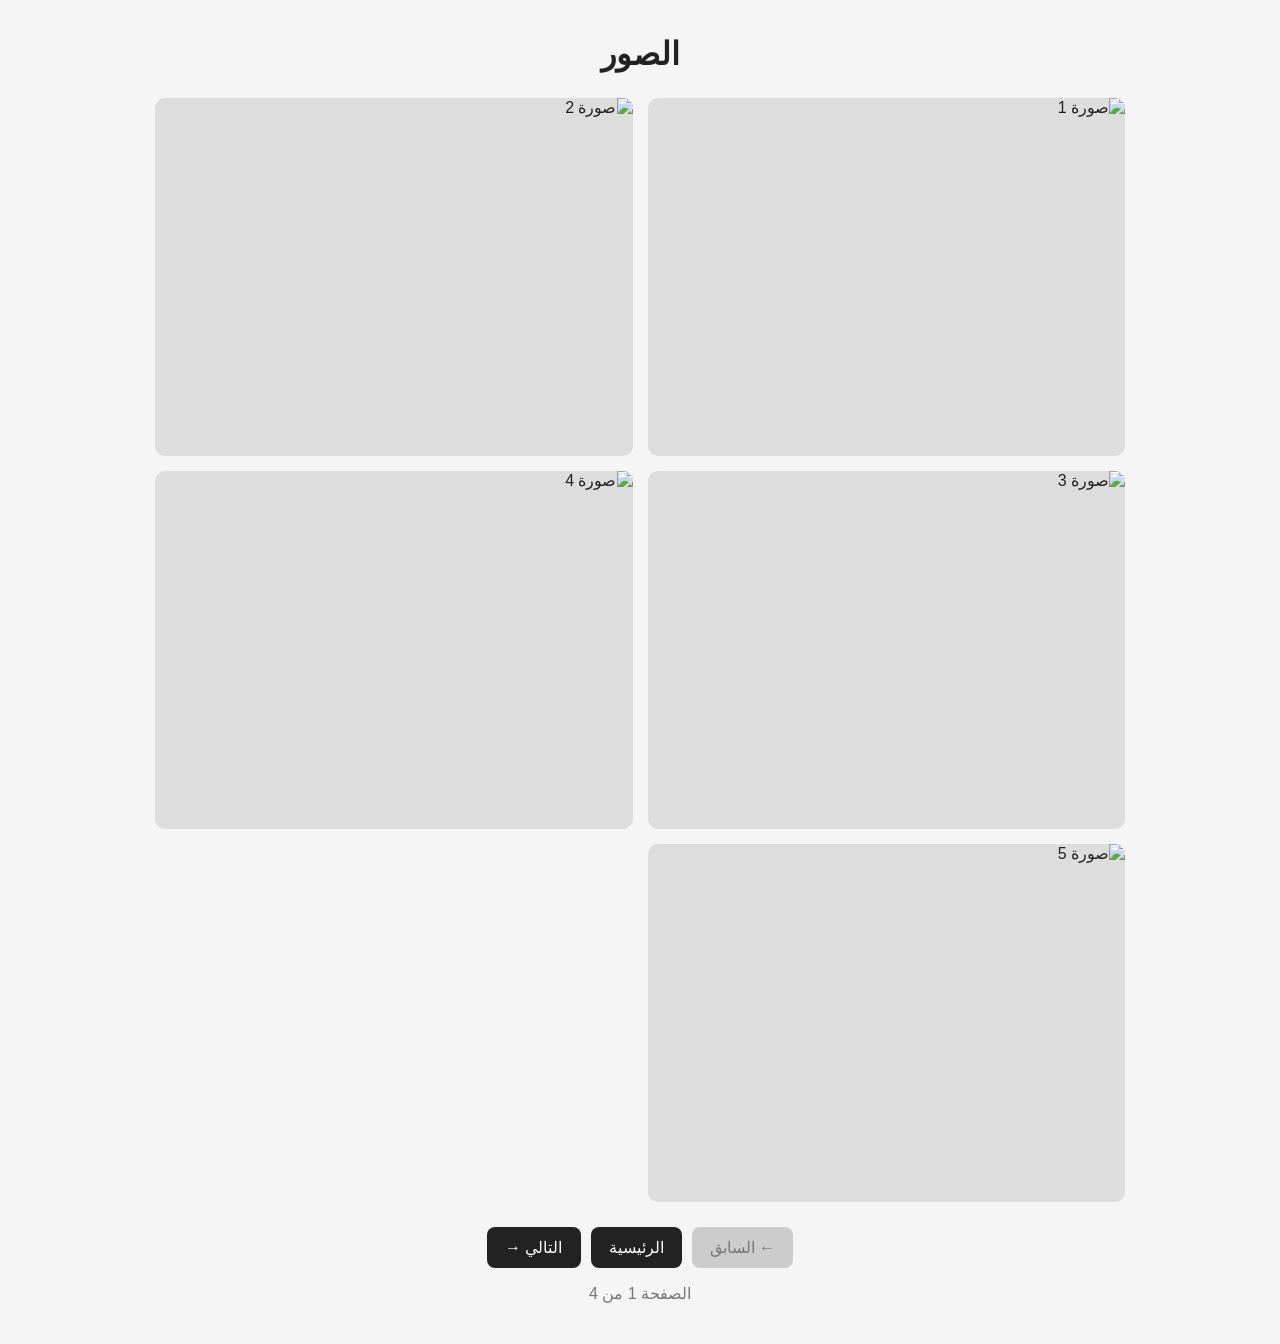
==== page1.html @ e48d8478 "Add files via upload" ====
<!doctype html>
<html lang="ar" dir="rtl">
<head>
  <meta charset="UTF-8">
  <meta name="viewport" content="width=device-width, initial-scale=1.0">
  <title>الصور - الصفحة 1</title>
  <link rel="stylesheet" href="style.css">
</head>
<body>
  <main>
    <h1>الصور</h1>
    <section class="gallery">
      <img src="images/1.jpg" alt="صورة 1" loading="lazy">
      <img src="images/2.jpg" alt="صورة 2" loading="lazy">
      <img src="images/3.jpg" alt="صورة 3" loading="lazy">
      <img src="images/4.jpg" alt="صورة 4" loading="lazy">
      <img src="images/5.jpg" alt="صورة 5" loading="lazy">
    </section>

    <nav>
      <span class="disabled">← السابق</span>
      <a href="index.html">الرئيسية</a>
      <a href="page2.html">التالي →</a>
    </nav>
    <p class="counter">الصفحة 1 من 4</p>
  </main>
</body>
</html>
---- style.css ----
*{box-sizing:border-box}
body{margin:0;font-family:Arial,sans-serif;background:#f5f5f5;color:#222}
main{max-width:1000px;margin:auto;padding:25px 15px}
h1{text-align:center;margin:10px 0 25px}
.gallery{display:grid;grid-template-columns:repeat(2,1fr);gap:15px}
.gallery img{width:100%;aspect-ratio:4/3;object-fit:cover;border-radius:10px;background:#ddd;display:block}
nav{display:flex;justify-content:center;align-items:center;gap:10px;margin:25px 0 10px;flex-wrap:wrap}
nav a,.start{display:inline-block;padding:11px 18px;background:#222;color:#fff;text-decoration:none;border-radius:8px}
nav a:hover,.start:hover{opacity:.85}
.disabled{padding:11px 18px;background:#ccc;color:#777;border-radius:8px}
.counter{text-align:center;color:#777}
.home{text-align:center;padding-top:20vh}
.home p{color:#666}
.start{margin-top:15px}
@media(max-width:600px){.gallery{grid-template-columns:1fr}}
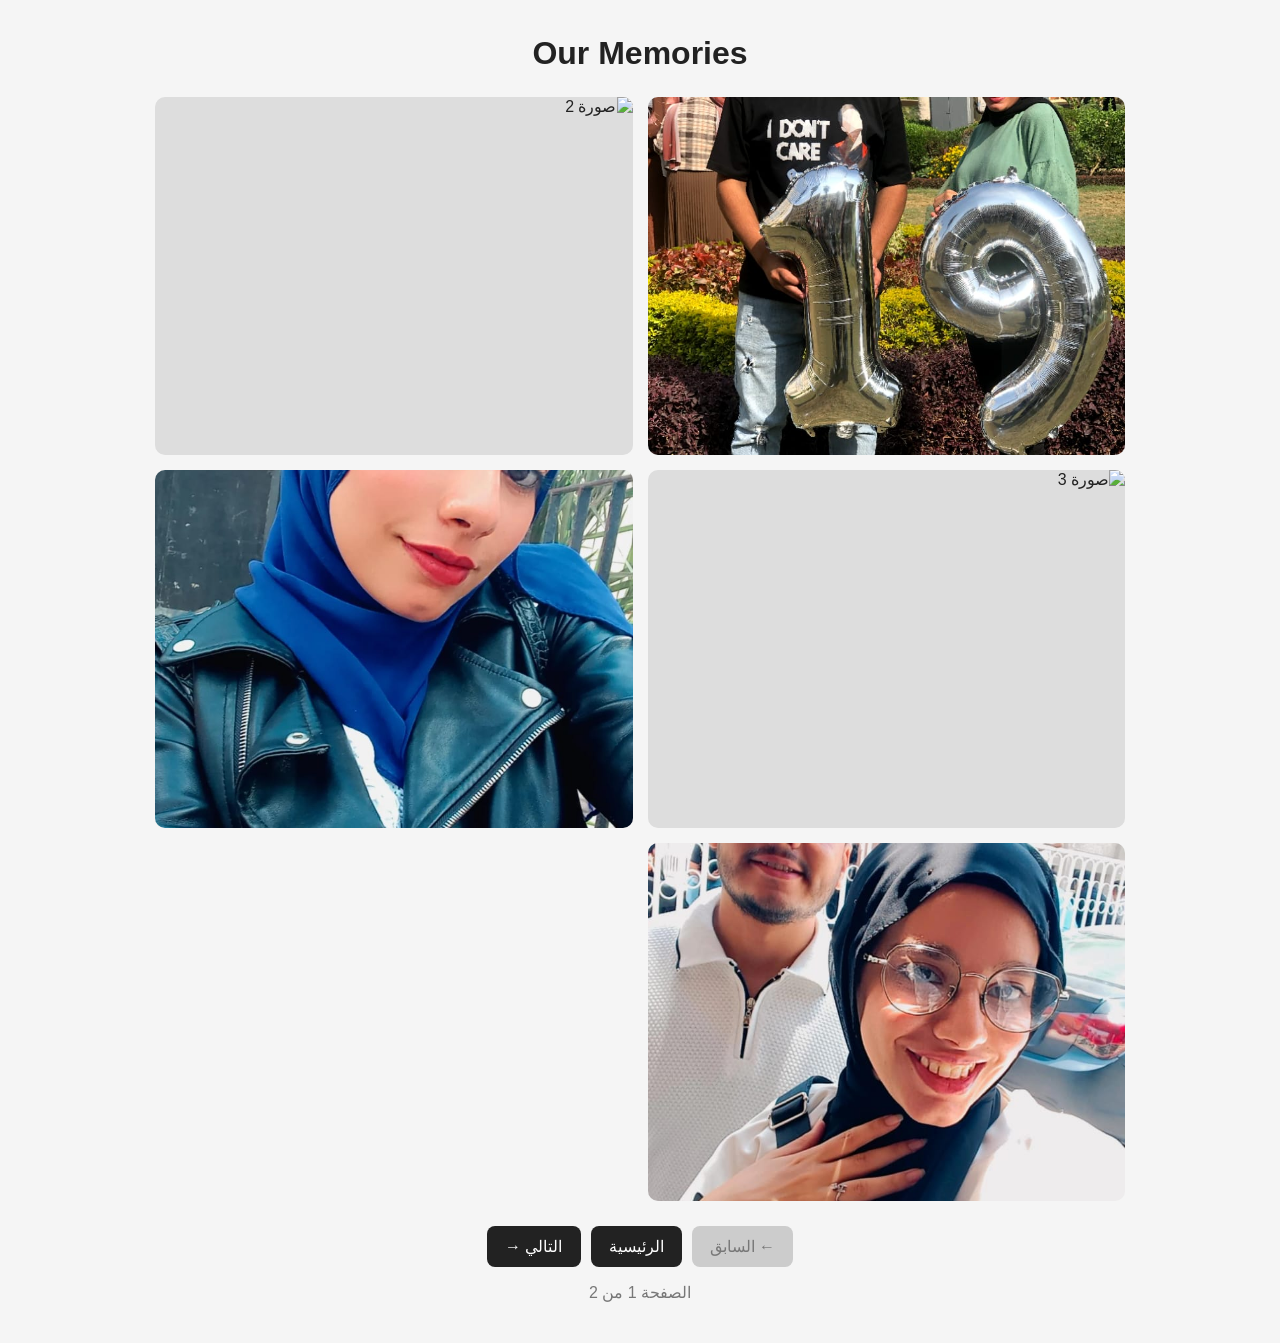
==== commit 65f81f35: "Add files via upload" ====
--- a/page1.html
+++ b/page1.html
@@ -1,28 +1,12 @@
 <!doctype html>
-<html lang="ar" dir="rtl">
-<head>
-  <meta charset="UTF-8">
-  <meta name="viewport" content="width=device-width, initial-scale=1.0">
-  <title>الصور - الصفحة 1</title>
-  <link rel="stylesheet" href="style.css">
-</head>
-<body>
-  <main>
-    <h1>الصور</h1>
-    <section class="gallery">
-      <img src="images/1.jpg" alt="صورة 1" loading="lazy">
-      <img src="images/2.jpg" alt="صورة 2" loading="lazy">
-      <img src="images/3.jpg" alt="صورة 3" loading="lazy">
-      <img src="images/4.jpg" alt="صورة 4" loading="lazy">
-      <img src="images/5.jpg" alt="صورة 5" loading="lazy">
-    </section>
-
-    <nav>
-      <span class="disabled">← السابق</span>
-      <a href="index.html">الرئيسية</a>
-      <a href="page2.html">التالي →</a>
-    </nav>
-    <p class="counter">الصفحة 1 من 4</p>
-  </main>
-</body>
-</html>
+<html lang="ar" dir="rtl"><head>
+<meta charset="UTF-8"><meta name="viewport" content="width=device-width,initial-scale=1.0">
+<title>Our Memories - الصفحة 1</title><link rel="stylesheet" href="style.css"></head>
+<body><main><h1>Our Memories</h1>
+<section class="gallery">      <img src="IMG-20221124-WA0030.jpg" alt="صورة 1" loading="lazy">
+      <img src="IMG-202211205-WA0035.jpg" alt="صورة 2" loading="lazy">
+      <img src="IMG-202211206-WA0050.jpg" alt="صورة 3" loading="lazy">
+      <img src="IMG-20231115-WA0030.jpg" alt="صورة 4" loading="lazy">
+      <img src="IMG-20250527-WA0013.jpg" alt="صورة 5" loading="lazy"></section>
+<nav><span class="disabled">← السابق</span><a href="index.html">الرئيسية</a><a href="page2.html">التالي →</a></nav>
+<p class="counter">الصفحة 1 من 2</p></main></body></html>
--- a/style.css
+++ b/style.css
@@ -5,11 +5,7 @@
 .gallery{display:grid;grid-template-columns:repeat(2,1fr);gap:15px}
 .gallery img{width:100%;aspect-ratio:4/3;object-fit:cover;border-radius:10px;background:#ddd;display:block}
 nav{display:flex;justify-content:center;align-items:center;gap:10px;margin:25px 0 10px;flex-wrap:wrap}
-nav a,.start{display:inline-block;padding:11px 18px;background:#222;color:#fff;text-decoration:none;border-radius:8px}
-nav a:hover,.start:hover{opacity:.85}
-.disabled{padding:11px 18px;background:#ccc;color:#777;border-radius:8px}
+nav a,.disabled{display:inline-block;padding:11px 18px;background:#222;color:#fff;text-decoration:none;border-radius:8px}
+.disabled{background:#ccc;color:#777}
 .counter{text-align:center;color:#777}
-.home{text-align:center;padding-top:20vh}
-.home p{color:#666}
-.start{margin-top:15px}
 @media(max-width:600px){.gallery{grid-template-columns:1fr}}
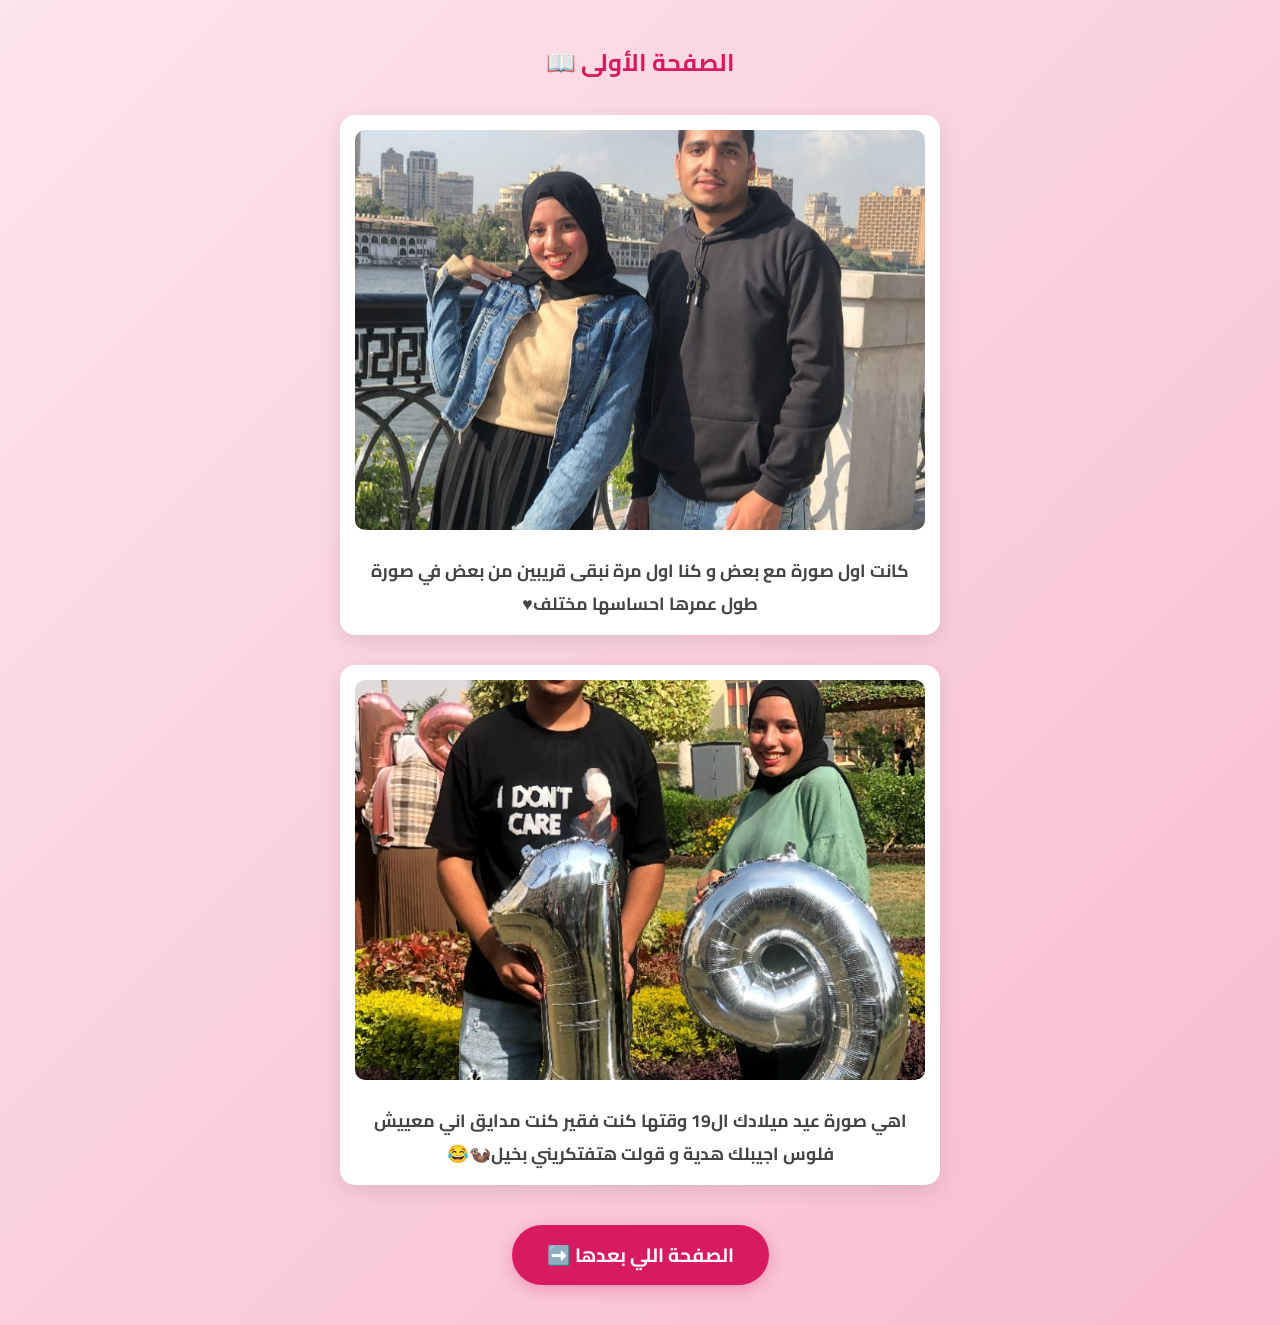
==== commit df3c292f: "Update page1.html" ====
--- a/page1.html
+++ b/page1.html
@@ -1,12 +1,82 @@
-<!doctype html>
-<html lang="ar" dir="rtl"><head>
-<meta charset="UTF-8"><meta name="viewport" content="width=device-width,initial-scale=1.0">
-<title>Our Memories - الصفحة 1</title><link rel="stylesheet" href="style.css"></head>
-<body><main><h1>Our Memories</h1>
-<section class="gallery">      <img src="IMG-20221124-WA0030.jpg" alt="صورة 1" loading="lazy">
-      <img src="IMG-202211205-WA0035.jpg" alt="صورة 2" loading="lazy">
-      <img src="IMG-202211206-WA0050.jpg" alt="صورة 3" loading="lazy">
-      <img src="IMG-20231115-WA0030.jpg" alt="صورة 4" loading="lazy">
-      <img src="IMG-20250527-WA0013.jpg" alt="صورة 5" loading="lazy"></section>
-<nav><span class="disabled">← السابق</span><a href="index.html">الرئيسية</a><a href="page2.html">التالي →</a></nav>
-<p class="counter">الصفحة 1 من 2</p></main></body></html>+<!DOCTYPE html>
+<html lang="ar" dir="rtl">
+<head>
+    <meta charset="UTF-8">
+    <meta name="viewport" content="width=device-width, initial-scale=1.0">
+    <title>الصفحة الأولى - ذكرياتنا</title>
+    <link href="https://fonts.googleapis.com/css2?family=Cairo:wght@400;700&display=swap" rel="stylesheet">
+    <style>
+        body {
+            font-family: 'Cairo', sans-serif;
+            background: linear-gradient(135deg, #fce4ec, #f8bbd0);
+            margin: 0;
+            padding: 20px;
+            color: #333;
+            display: flex;
+            flex-direction: column;
+            align-items: center;
+        }
+        h2 { color: #d81b60; margin-bottom: 30px; }
+        .gallery {
+            display: flex;
+            flex-direction: column;
+            gap: 30px;
+            max-width: 600px;
+            width: 100%;
+        }
+        .card {
+            background: #fff;
+            padding: 15px;
+            border-radius: 15px;
+            box-shadow: 0 6px 20px rgba(0,0,0,0.1);
+        }
+        .card img {
+            width: 100%;
+            border-radius: 10px;
+            max-height: 400px;
+            object-fit: cover;
+        }
+        .caption {
+            margin-top: 15px;
+            font-size: 1.1em;
+            text-align: center;
+            color: #444;
+            font-weight: bold;
+        }
+        .next-btn {
+            margin-top: 40px;
+            margin-bottom: 20px;
+            padding: 12px 35px;
+            background-color: #d81b60;
+            color: white;
+            text-decoration: none;
+            border-radius: 30px;
+            font-weight: bold;
+            font-size: 1.2em;
+            box-shadow: 0 4px 15px rgba(216,27,96,0.3);
+        }
+    </style>
+</head>
+<body>
+
+    <h2>الصفحة الأولى 📖</h2>
+
+    <div class="gallery">
+        <!-- الصورة الأولى -->
+        <div class="card">
+            <img src="IMG_٢٠٢٦٠٨١١_٠٠٥١٤٨.jpg" alt="صورة 1">
+            <div class="caption">كانت اول صورة مع بعض و كنا اول مرة نبقى قريبين من بعض في صورة طول عمرها احساسها مختلف♥</div>
+        </div>
+
+        <!-- الصورة التانية -->
+        <div class="card">
+            <img src="IMG_٢٠٢٦٠٨١١_٠٠٥٠٥٥.jpg" alt="صورة 2">
+            <div class="caption">اهي صورة عيد ميلادك ال19 وقتها كنت فقير كنت مدايق اني معييش فلوس اجيبلك هدية و قولت هتفتكريني بخيل🦦😂</div>
+        </div>
+    </div>
+
+    <!-- زرار الصفحة اللي بعدها -->
+    <a href="page2.html" class="next-btn">الصفحة اللي بعدها ➡️</a>
+
+</body>
+</html>
